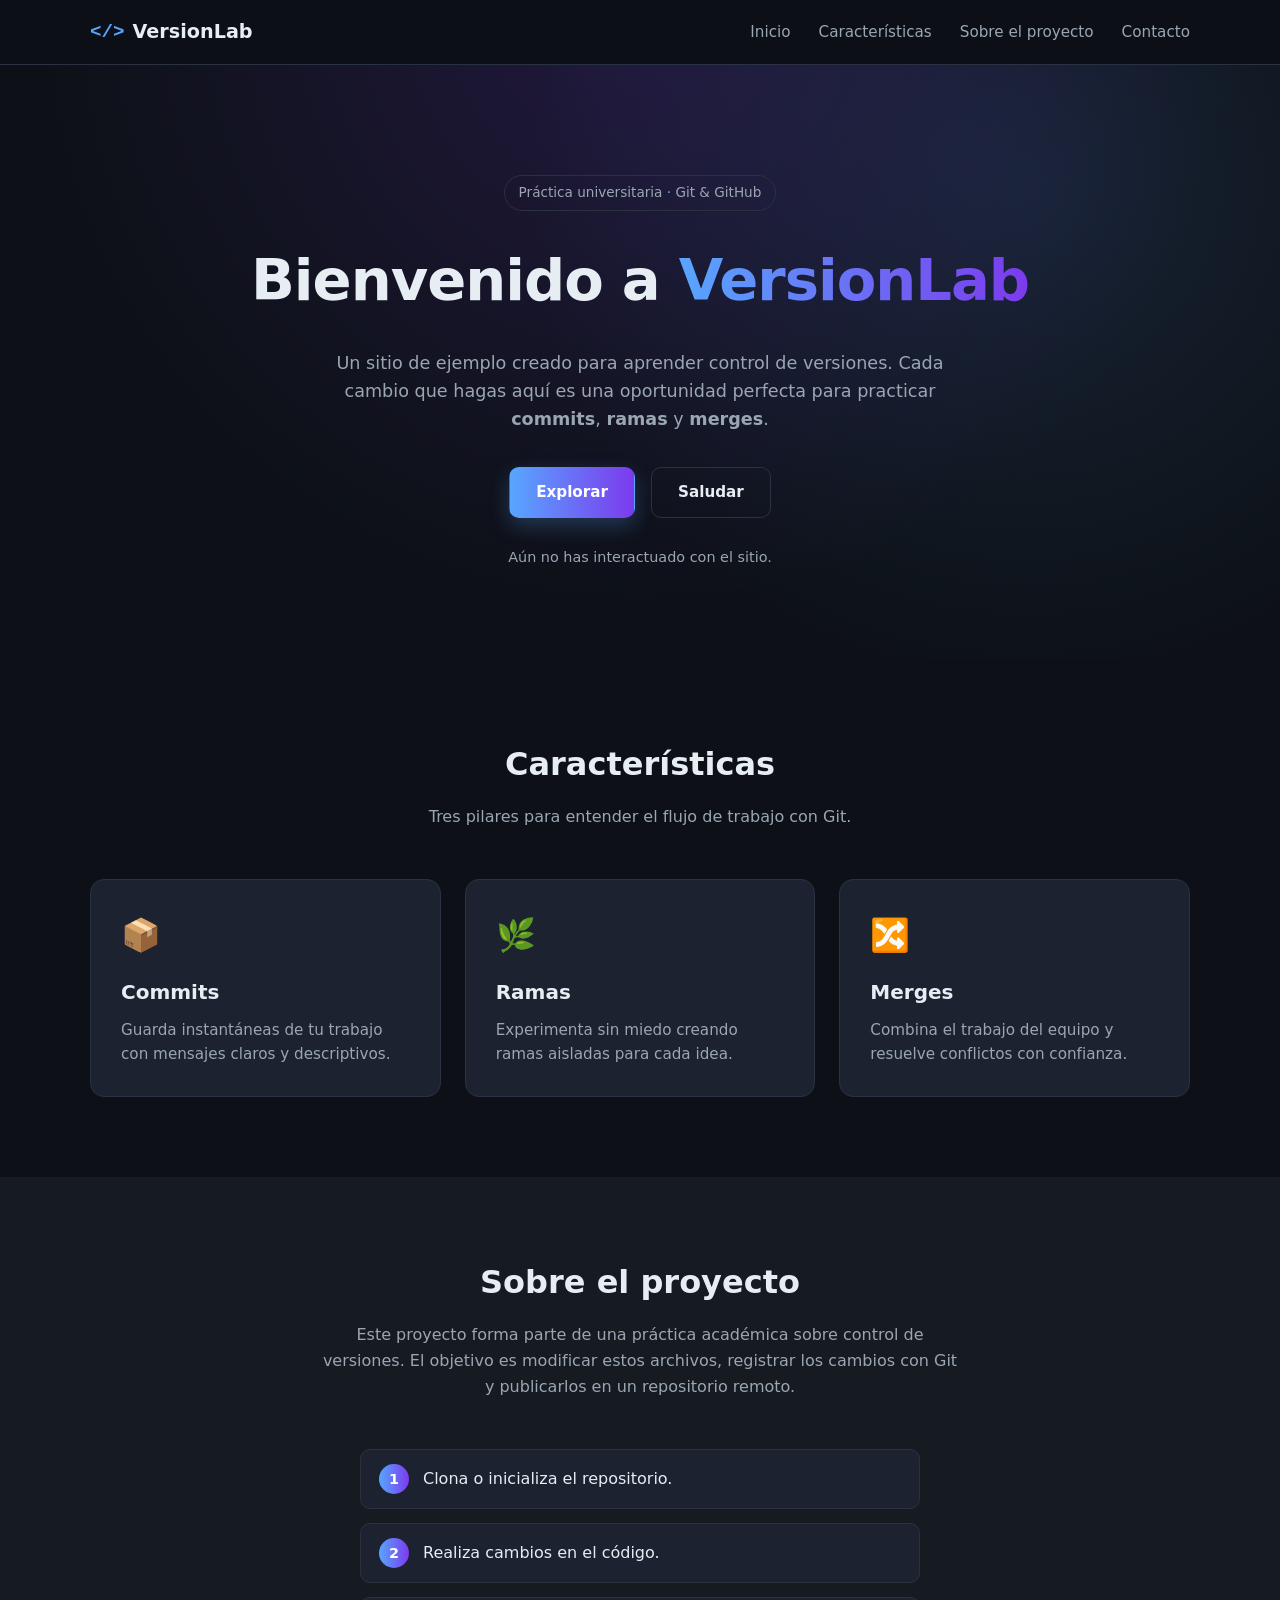
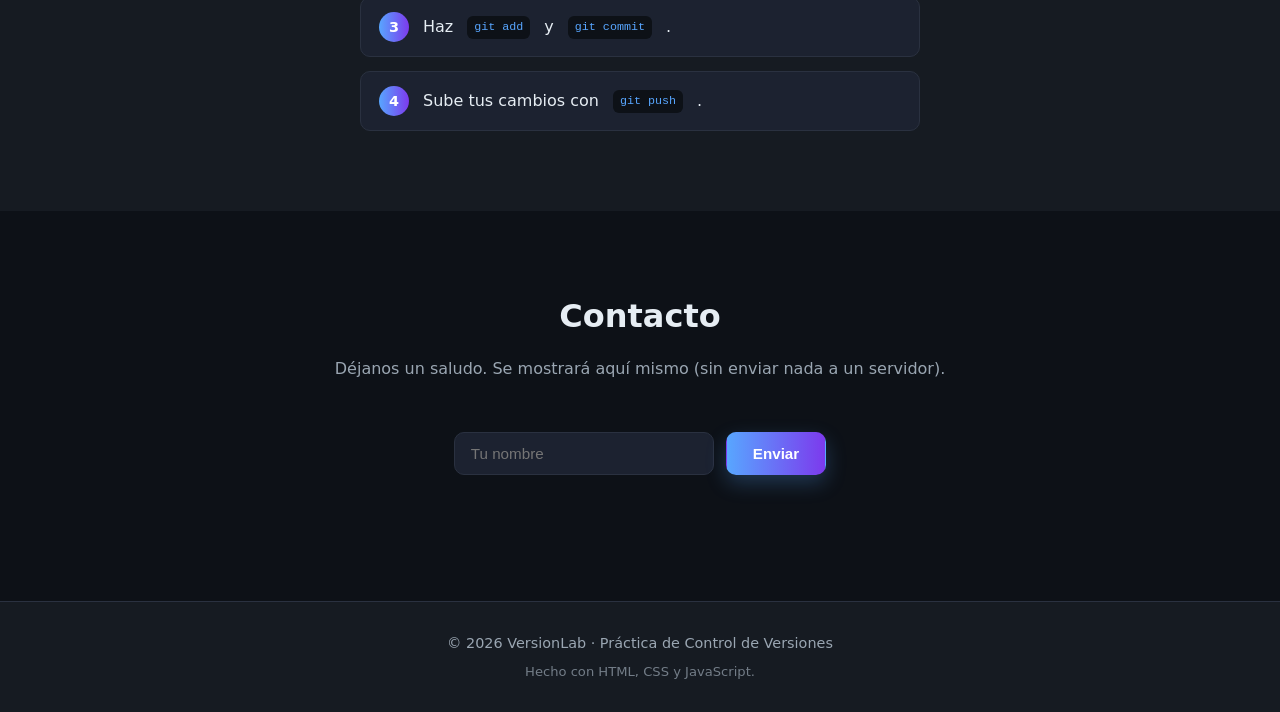
==== index.html @ 7fc1cdb5 "Commit inicial: sitio web de practica de control de versiones" ====
<!DOCTYPE html>
<html lang="es">
<head>
  <meta charset="UTF-8">
  <meta name="viewport" content="width=device-width, initial-scale=1.0">
  <title>Práctica de Control de Versiones</title>
  <link rel="stylesheet" href="styles.css">
</head>
<body>
  <header class="header">
    <div class="container header__inner">
      <a href="#inicio" class="logo">
        <span class="logo__icon">&lt;/&gt;</span>
        VersionLab
      </a>
      <nav class="nav" id="nav">
        <ul class="nav__list">
          <li><a href="#inicio" class="nav__link">Inicio</a></li>
          <li><a href="#caracteristicas" class="nav__link">Características</a></li>
          <li><a href="#sobre" class="nav__link">Sobre el proyecto</a></li>
          <li><a href="#contacto" class="nav__link">Contacto</a></li>
        </ul>
      </nav>
      <button class="nav__toggle" id="navToggle" aria-label="Abrir menú">
        <span></span><span></span><span></span>
      </button>
    </div>
  </header>

  <main>
    <section class="hero" id="inicio">
      <div class="container hero__inner">
        <p class="hero__badge">Práctica universitaria · Git &amp; GitHub</p>
        <h1 class="hero__title">
          Bienvenido a <span class="accent">VersionLab</span>
        </h1>
        <p class="hero__text">
          Un sitio de ejemplo creado para aprender control de versiones.
          Cada cambio que hagas aquí es una oportunidad perfecta para practicar
          <strong>commits</strong>, <strong>ramas</strong> y <strong>merges</strong>.
        </p>
        <div class="hero__actions">
          <a href="#caracteristicas" class="btn btn--primary">Explorar</a>
          <a href="#contacto" class="btn btn--ghost">Saludar</a>
        </div>
        <p class="hero__hint" id="counterHint">Aún no has interactuado con el sitio.</p>
      </div>
    </section>

    <section class="features" id="caracteristicas">
      <div class="container">
        <h2 class="section__title">Características</h2>
        <p class="section__subtitle">Tres pilares para entender el flujo de trabajo con Git.</p>
        <div class="grid">
          <article class="card">
            <div class="card__icon">📦</div>
            <h3 class="card__title">Commits</h3>
            <p class="card__text">Guarda instantáneas de tu trabajo con mensajes claros y descriptivos.</p>
          </article>
          <article class="card">
            <div class="card__icon">🌿</div>
            <h3 class="card__title">Ramas</h3>
            <p class="card__text">Experimenta sin miedo creando ramas aisladas para cada idea.</p>
          </article>
          <article class="card">
            <div class="card__icon">🔀</div>
            <h3 class="card__title">Merges</h3>
            <p class="card__text">Combina el trabajo del equipo y resuelve conflictos con confianza.</p>
          </article>
        </div>
      </div>
    </section>

    <section class="about" id="sobre">
      <div class="container about__inner">
        <h2 class="section__title">Sobre el proyecto</h2>
        <p class="section__subtitle">
          Este proyecto forma parte de una práctica académica sobre control de versiones.
          El objetivo es modificar estos archivos, registrar los cambios con Git y
          publicarlos en un repositorio remoto.
        </p>
        <ul class="steps">
          <li class="steps__item"><span class="steps__num">1</span> Clona o inicializa el repositorio.</li>
          <li class="steps__item"><span class="steps__num">2</span> Realiza cambios en el código.</li>
          <li class="steps__item"><span class="steps__num">3</span> Haz <code>git add</code> y <code>git commit</code>.</li>
          <li class="steps__item"><span class="steps__num">4</span> Sube tus cambios con <code>git push</code>.</li>
        </ul>
      </div>
    </section>

    <section class="contact" id="contacto">
      <div class="container">
        <h2 class="section__title">Contacto</h2>
        <p class="section__subtitle">Déjanos un saludo. Se mostrará aquí mismo (sin enviar nada a un servidor).</p>
        <form class="form" id="contactForm">
          <input type="text" class="form__input" id="nameInput" placeholder="Tu nombre" required>
          <button type="submit" class="btn btn--primary">Enviar</button>
        </form>
        <p class="form__message" id="formMessage"></p>
      </div>
    </section>
  </main>

  <footer class="footer">
    <div class="container footer__inner">
      <p>&copy; <span id="year"></span> VersionLab · Práctica de Control de Versiones</p>
      <p class="footer__sub">Hecho con HTML, CSS y JavaScript.</p>
    </div>
  </footer>

  <script src="script.js"></script>
</body>
</html>
---- styles.css ----
/* ===== Variables y reset ===== */
:root {
  --bg: #0d1117;
  --bg-soft: #161b22;
  --bg-card: #1c2230;
  --border: #2a3140;
  --text: #e6edf3;
  --text-dim: #9aa6b2;
  --accent: #58a6ff;
  --accent-2: #7c3aed;
  --radius: 14px;
  --shadow: 0 10px 30px rgba(0, 0, 0, 0.45);
  --transition: 0.25s ease;
}

* {
  margin: 0;
  padding: 0;
  box-sizing: border-box;
}

html {
  scroll-behavior: smooth;
}

body {
  font-family: "Segoe UI", system-ui, -apple-system, sans-serif;
  background: var(--bg);
  color: var(--text);
  line-height: 1.6;
}

.container {
  width: min(1100px, 90%);
  margin: 0 auto;
}

a {
  text-decoration: none;
  color: inherit;
}

.accent {
  background: linear-gradient(90deg, var(--accent), var(--accent-2));
  -webkit-background-clip: text;
  background-clip: text;
  color: transparent;
}

/* ===== Header ===== */
.header {
  position: sticky;
  top: 0;
  z-index: 50;
  background: rgba(13, 17, 23, 0.8);
  backdrop-filter: blur(10px);
  border-bottom: 1px solid var(--border);
}

.header__inner {
  display: flex;
  align-items: center;
  justify-content: space-between;
  height: 64px;
}

.logo {
  display: flex;
  align-items: center;
  gap: 8px;
  font-weight: 700;
  font-size: 1.2rem;
}

.logo__icon {
  color: var(--accent);
  font-family: monospace;
}

.nav__list {
  display: flex;
  gap: 28px;
  list-style: none;
}

.nav__link {
  color: var(--text-dim);
  font-size: 0.95rem;
  transition: color var(--transition);
}

.nav__link:hover {
  color: var(--text);
}

.nav__toggle {
  display: none;
  flex-direction: column;
  gap: 5px;
  background: none;
  border: none;
  cursor: pointer;
}

.nav__toggle span {
  width: 24px;
  height: 2px;
  background: var(--text);
  transition: var(--transition);
}

/* ===== Hero ===== */
.hero {
  padding: 110px 0 90px;
  text-align: center;
  background:
    radial-gradient(600px circle at 50% -10%, rgba(124, 58, 237, 0.18), transparent),
    radial-gradient(500px circle at 80% 20%, rgba(88, 166, 255, 0.12), transparent);
}

.hero__badge {
  display: inline-block;
  padding: 6px 14px;
  border: 1px solid var(--border);
  border-radius: 999px;
  font-size: 0.85rem;
  color: var(--text-dim);
  margin-bottom: 24px;
}

.hero__title {
  font-size: clamp(2.2rem, 6vw, 3.6rem);
  font-weight: 800;
  letter-spacing: -1px;
}

.hero__text {
  max-width: 620px;
  margin: 22px auto 0;
  color: var(--text-dim);
  font-size: 1.1rem;
}

.hero__actions {
  margin-top: 34px;
  display: flex;
  gap: 16px;
  justify-content: center;
  flex-wrap: wrap;
}

.hero__hint {
  margin-top: 28px;
  font-size: 0.9rem;
  color: var(--text-dim);
}

/* ===== Botones ===== */
.btn {
  display: inline-block;
  padding: 12px 26px;
  border-radius: 10px;
  font-weight: 600;
  font-size: 0.95rem;
  cursor: pointer;
  border: 1px solid transparent;
  transition: transform var(--transition), box-shadow var(--transition), background var(--transition);
}

.btn:hover {
  transform: translateY(-2px);
}

.btn--primary {
  background: linear-gradient(90deg, var(--accent), var(--accent-2));
  color: #fff;
  box-shadow: 0 8px 20px rgba(88, 166, 255, 0.25);
}

.btn--ghost {
  background: transparent;
  border-color: var(--border);
  color: var(--text);
}

.btn--ghost:hover {
  background: var(--bg-soft);
}

/* ===== Secciones ===== */
section {
  padding: 80px 0;
}

.section__title {
  font-size: 2rem;
  text-align: center;
  font-weight: 700;
}

.section__subtitle {
  text-align: center;
  color: var(--text-dim);
  max-width: 640px;
  margin: 14px auto 50px;
}

/* ===== Grid de tarjetas ===== */
.grid {
  display: grid;
  grid-template-columns: repeat(auto-fit, minmax(250px, 1fr));
  gap: 24px;
}

.card {
  background: var(--bg-card);
  border: 1px solid var(--border);
  border-radius: var(--radius);
  padding: 30px;
  transition: transform var(--transition), border-color var(--transition);
}

.card:hover {
  transform: translateY(-6px);
  border-color: var(--accent);
  box-shadow: var(--shadow);
}

.card__icon {
  font-size: 2rem;
  margin-bottom: 14px;
}

.card__title {
  font-size: 1.25rem;
  margin-bottom: 10px;
}

.card__text {
  color: var(--text-dim);
  font-size: 0.95rem;
}

/* ===== Sobre el proyecto ===== */
.about {
  background: var(--bg-soft);
}

.steps {
  list-style: none;
  max-width: 560px;
  margin: 10px auto 0;
  display: grid;
  gap: 14px;
}

.steps__item {
  display: flex;
  align-items: center;
  gap: 14px;
  background: var(--bg-card);
  border: 1px solid var(--border);
  padding: 14px 18px;
  border-radius: 10px;
}

.steps__num {
  flex-shrink: 0;
  width: 30px;
  height: 30px;
  display: grid;
  place-items: center;
  border-radius: 50%;
  background: linear-gradient(90deg, var(--accent), var(--accent-2));
  font-weight: 700;
  font-size: 0.9rem;
  color: #fff;
}

code {
  background: var(--bg);
  padding: 2px 7px;
  border-radius: 6px;
  font-size: 0.9em;
  color: var(--accent);
}

/* ===== Contacto ===== */
.form {
  display: flex;
  gap: 12px;
  justify-content: center;
  flex-wrap: wrap;
}

.form__input {
  padding: 12px 16px;
  border-radius: 10px;
  border: 1px solid var(--border);
  background: var(--bg-card);
  color: var(--text);
  font-size: 0.95rem;
  min-width: 260px;
  outline: none;
  transition: border-color var(--transition);
}

.form__input:focus {
  border-color: var(--accent);
}

.form__message {
  text-align: center;
  margin-top: 22px;
  color: var(--accent);
  font-weight: 600;
  min-height: 24px;
}

/* ===== Footer ===== */
.footer {
  border-top: 1px solid var(--border);
  background: var(--bg-soft);
  padding: 30px 0;
}

.footer__inner {
  text-align: center;
  color: var(--text-dim);
  font-size: 0.9rem;
}

.footer__sub {
  margin-top: 6px;
  font-size: 0.82rem;
  opacity: 0.7;
}

/* ===== Responsive ===== */
@media (max-width: 720px) {
  .nav {
    position: absolute;
    top: 64px;
    left: 0;
    right: 0;
    background: var(--bg-soft);
    border-bottom: 1px solid var(--border);
    transform: translateY(-150%);
    transition: transform var(--transition);
  }

  .nav.is-open {
    transform: translateY(0);
  }

  .nav__list {
    flex-direction: column;
    gap: 0;
    padding: 10px 5%;
  }

  .nav__link {
    display: block;
    padding: 14px 0;
    border-bottom: 1px solid var(--border);
  }

  .nav__toggle {
    display: flex;
  }
}
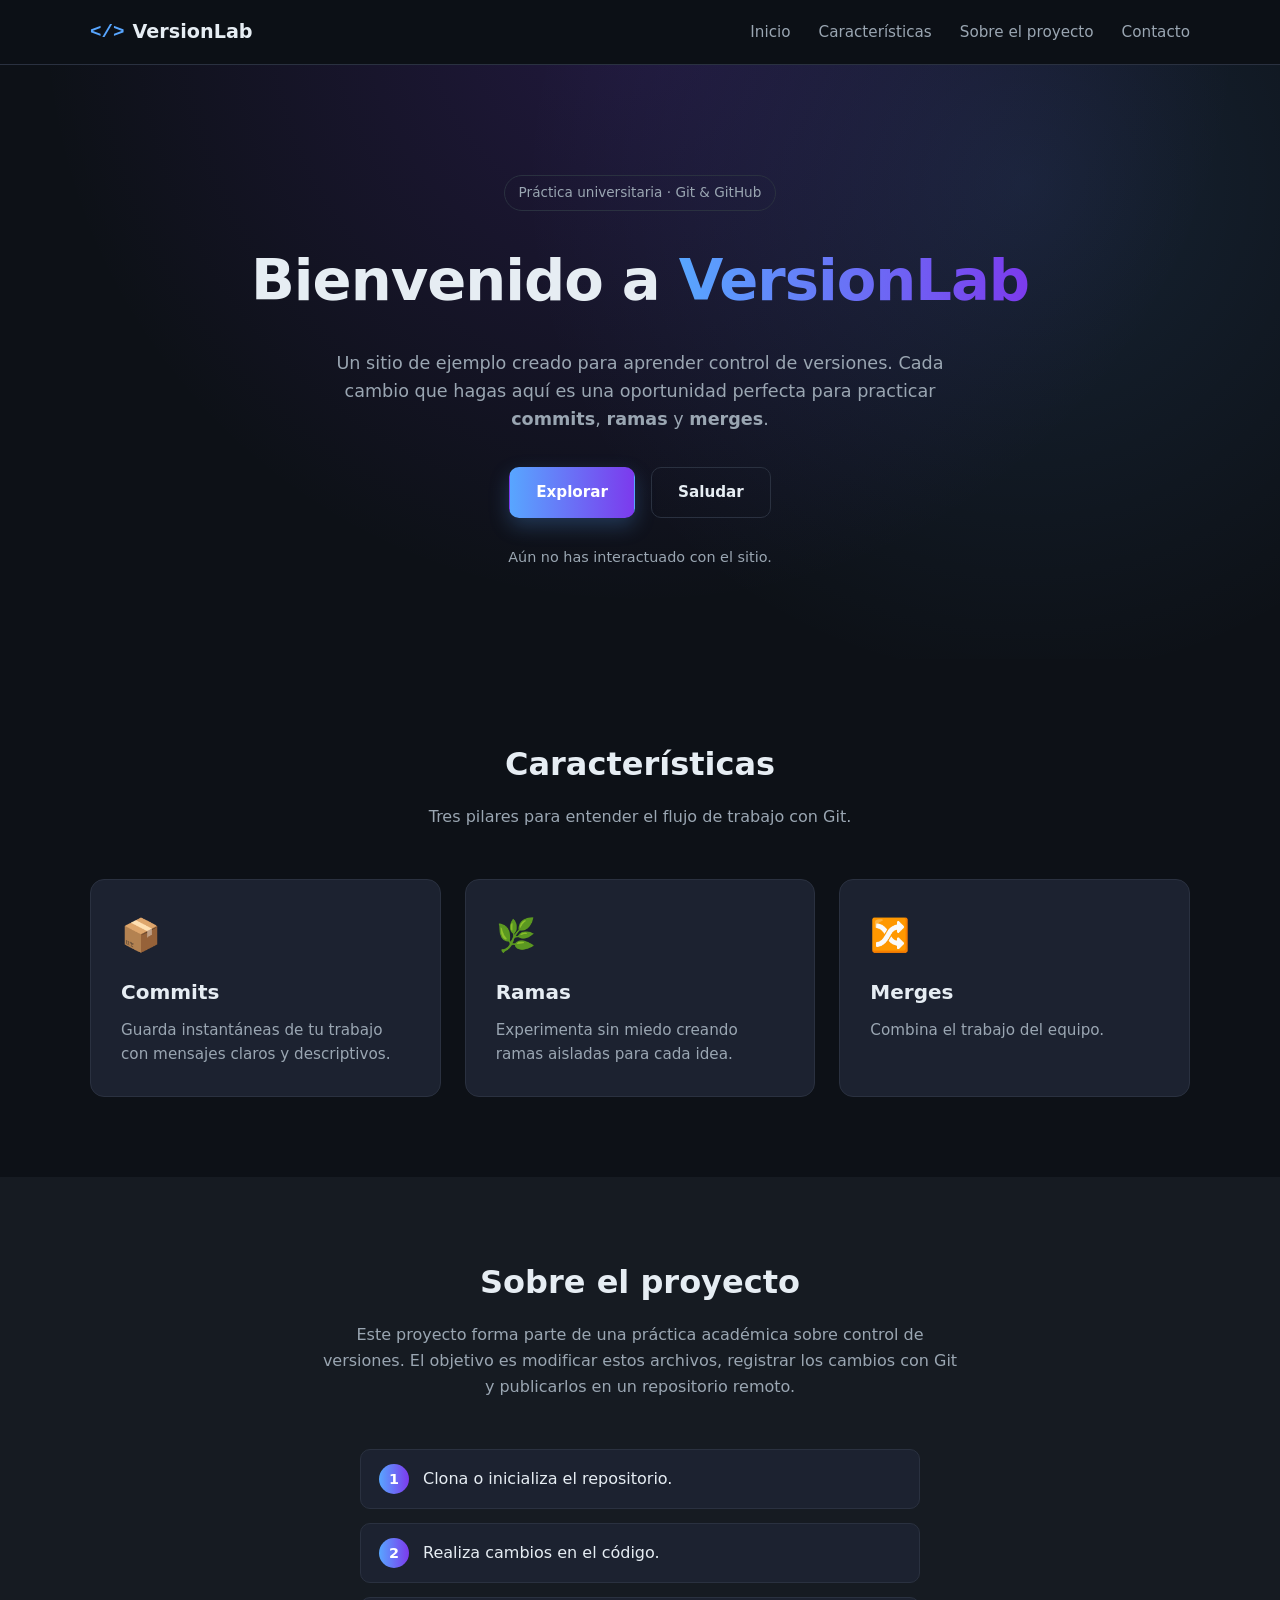
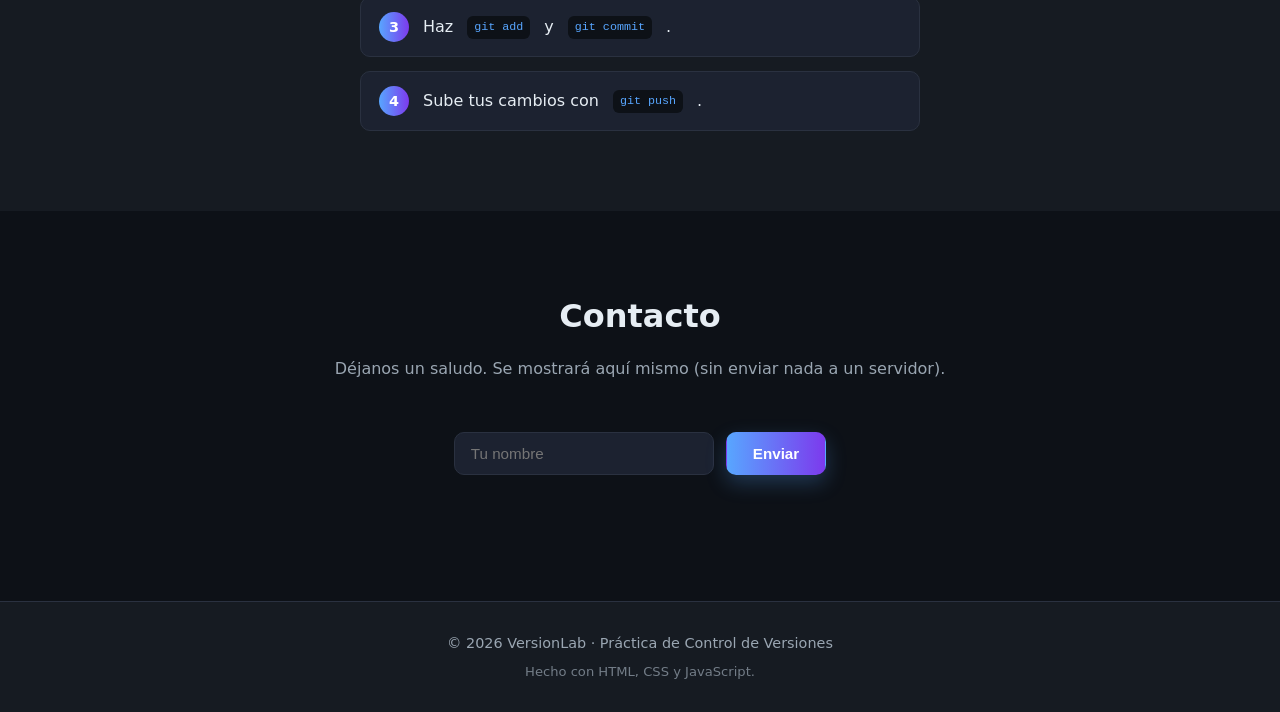
==== commit 2223304e: "fix: actualizar contenido de index.html" ====
--- a/index.html
+++ b/index.html
@@ -65,7 +65,7 @@
           <article class="card">
             <div class="card__icon">🔀</div>
             <h3 class="card__title">Merges</h3>
-            <p class="card__text">Combina el trabajo del equipo y resuelve conflictos con confianza.</p>
+            <p class="card__text">Combina el trabajo del equipo.</p>
           </article>
         </div>
       </div>
